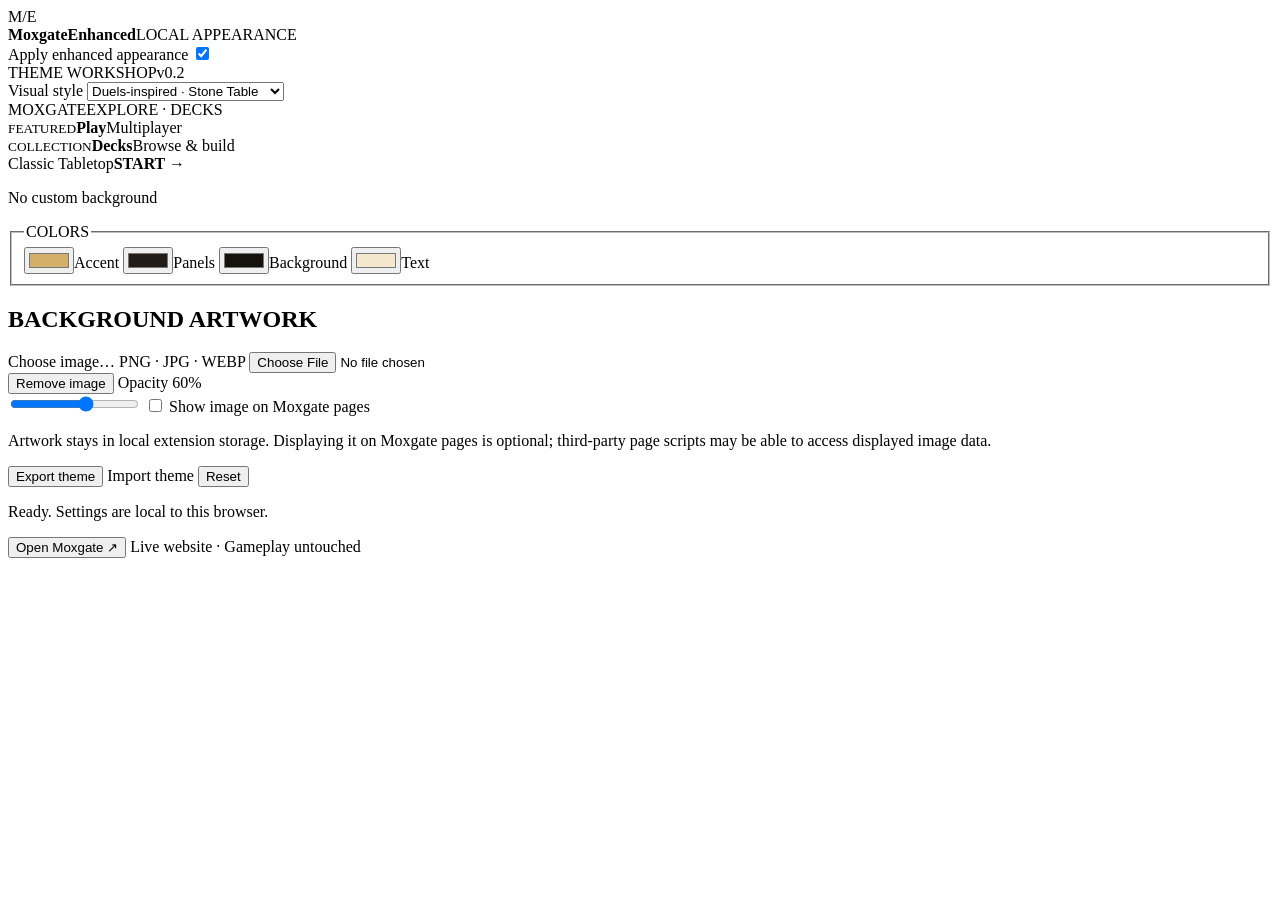
==== popup.html @ 1791453b "Create compact in-toolbar theme settings popup" ====
<!doctype html>
<html lang="en">
<head>
<meta charset="utf-8">
<meta name="viewport" content="width=device-width, initial-scale=1">
<title>MoxgateEnhanced — Appearance</title>
<link rel="stylesheet" href="./popup.css">
<script src="./app.js" defer></script>
</head>
<body>
<header class="top">
  <div class="identity">
    <span class="sigil" aria-hidden="true">M/E</span>
    <div><strong>MoxgateEnhanced</strong><span class="subtitle">LOCAL APPEARANCE</span></div>
  </div>
  <label class="toggle" title="Enable enhanced appearance">
    <span class="sr-only">Apply enhanced appearance</span>
    <input id="apply-on-site" type="checkbox" checked>
    <span class="track" aria-hidden="true"></span>
  </label>
</header>
<main>
  <div class="introline"><span>THEME WORKSHOP</span><span>v0.2</span></div>
  <div class="field">
    <label for="preset">Visual style</label>
    <select id="preset">
      <option value="classic">Duels-inspired · Stone Table</option>
      <option value="molten">Duels-inspired · Molten Plane</option>
      <option value="aether">Duels-inspired · Aether</option>
      <option value="night">Duels-inspired · Night</option>
      <option value="custom">Custom palette</option>
    </select>
  </div>
  <div class="site-preview" aria-label="Appearance preview" id="battlefield-preview">
    <div class="mini-nav"><span class="mini-brand">MOXGATE</span><span>EXPLORE · DECKS</span></div>
    <div class="mini-tiles">
      <div class="mini-tile"><small>FEATURED</small><strong>Play</strong><span>Multiplayer</span></div>
      <div class="mini-tile"><small>COLLECTION</small><strong>Decks</strong><span>Browse & build</span></div>
    </div>
    <div class="preview-bottom"><span id="theme-name">Classic Tabletop</span><b>START →</b></div>
  </div>
  <p class="caption" id="preview-image-status">No custom background</p>
  <fieldset class="palette">
    <legend>COLORS</legend>
    <div class="color-grid">
      <label for="accent"><input id="accent" type="color" value="#d4af69">Accent</label>
      <label for="surface"><input id="surface" type="color" value="#231b15">Panels</label>
      <label for="backdrop"><input id="backdrop" type="color" value="#15120e">Background</label>
      <label for="text-color"><input id="text-color" type="color" value="#f3e7ce">Text</label>
    </div>
  </fieldset>
  <section class="artwork">
    <h2>BACKGROUND ARTWORK</h2>
    <label class="upload" for="image-upload">Choose image… <span>PNG · JPG · WEBP</span></label>
    <input id="image-upload" type="file" accept="image/png,image/jpeg,image/webp">
    <div class="art-row"><button type="button" class="minor" id="remove-image">Remove image</button>
      <label for="image-opacity">Opacity <output id="opacity-value" for="image-opacity">60%</output></label>
    </div>
    <input type="range" id="image-opacity" min="0" max="100" step="5" value="60">
    <label class="check" for="image-on-site"><input type="checkbox" id="image-on-site"> Show image on Moxgate pages</label>
    <p class="footnote">Artwork stays in local extension storage. Displaying it on Moxgate pages is optional; third-party page scripts may be able to access displayed image data.</p>
  </section>
  <div class="tools">
    <button id="export-theme" type="button">Export theme</button>
    <label class="file-button" for="import-theme">Import theme</label>
    <input id="import-theme" type="file" accept=".json,application/json" hidden>
    <button id="reset-theme" type="button">Reset</button>
  </div>
  <p class="status" id="status" role="status" aria-live="polite">Loading settings…</p>
</main>
<footer>
  <button class="launch" id="open-moxgate" type="button">Open Moxgate <span aria-hidden="true">↗</span></button>
  <span>Live website · Gameplay untouched</span>
</footer>
</body>
</html>
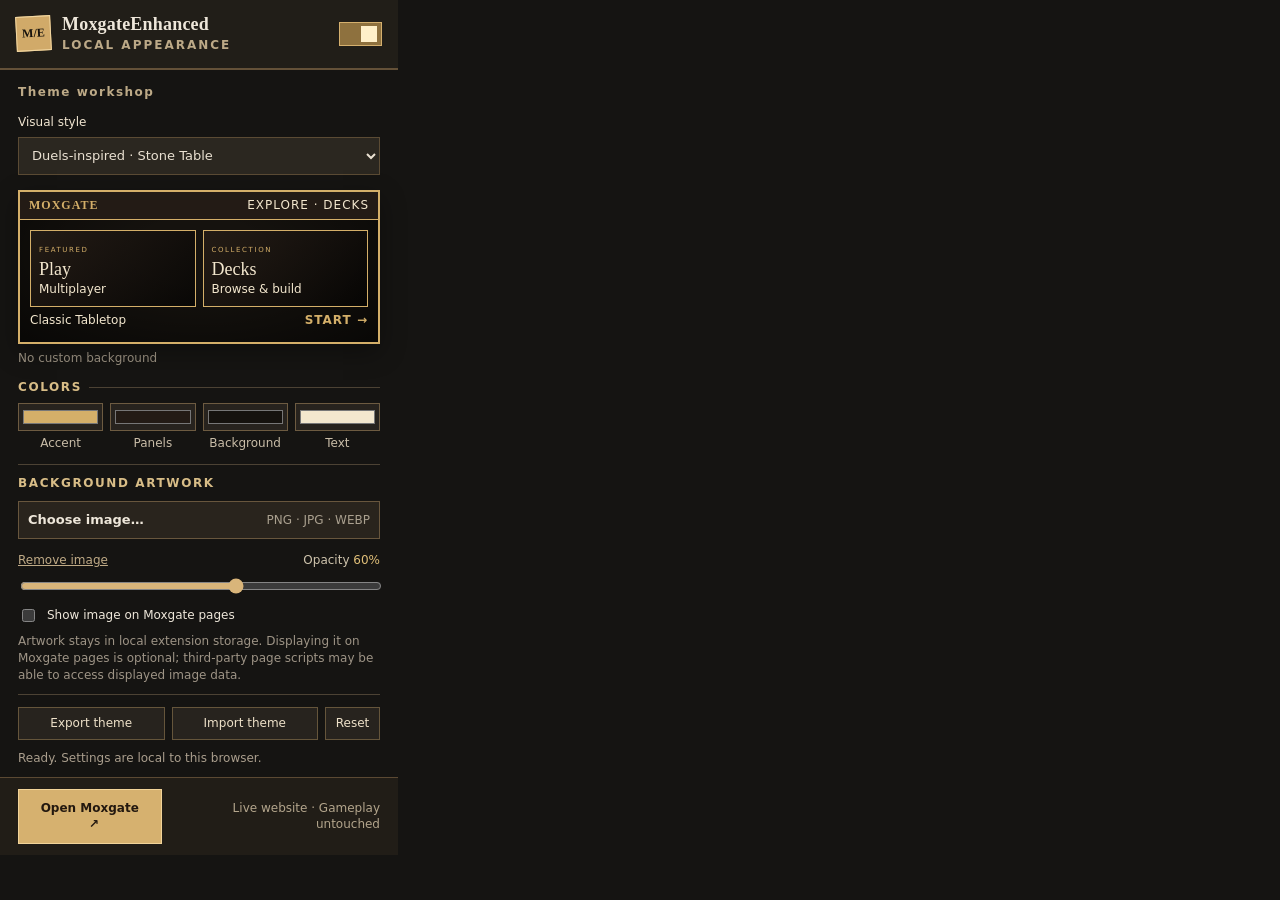
==== commit 462bf0ba: "Package versioned Chromium extension prereleases with CI verification and checksums" ====
--- a/popup.html
+++ b/popup.html
@@ -20,7 +20,7 @@
   </label>
 </header>
 <main>
-  <div class="introline"><span>THEME WORKSHOP</span><span>v0.2</span></div>
+  <div class="introline"><span>Theme workshop</span></div>
   <div class="field">
     <label for="preset">Visual style</label>
     <select id="preset">
--- a/popup.css
+++ b/popup.css
@@ -0,0 +1,63 @@
+:root{color-scheme:dark;--accent:#d4af69;--surface:#231b15;--backdrop:#15120e;--ink:#f3e7ce;--custom-image:none;--image-opacity:.6}
+*{box-sizing:border-box}
+html{width:min(398px,100vw);height:auto}
+body{width:min(398px,100vw);max-height:590px;overflow-y:auto;margin:0;background:#151412;color:#eee7da;font:13px/1.4 system-ui,Arial,sans-serif}
+button,input,select{font:inherit}button{cursor:pointer}
+button:focus-visible,input:focus-visible,select:focus-visible,label:focus-within{outline:2px solid #f6d28d;outline-offset:2px}
+.top{background:#211e18;border-bottom:2px solid #645138;padding:14px 16px;display:flex;align-items:center;justify-content:space-between}
+.identity{display:flex;align-items:center;gap:11px}
+.sigil{width:35px;height:35px;display:grid;place-items:center;color:#17130d;font:700 12px Georgia,serif;background:#d1aa69;border:1px solid #f1d6a1;transform:rotate(-3deg)}
+.identity strong{font:600 18px Georgia,serif;letter-spacing:.2px}
+.subtitle{display:block;margin-top:2px;color:#bca987;font-size:12px;font-weight:800;letter-spacing:2px}
+.toggle{position:relative;display:block;width:43px;height:24px;cursor:pointer}
+.toggle input{position:absolute;inset:0;opacity:0;cursor:pointer}
+.track{display:block;width:43px;height:24px;background:#514b42;border:1px solid #837462;transition:background .15s}
+.track::after{content:"";display:block;background:#ddd1b9;width:16px;height:16px;margin:3px;transition:transform .15s}
+.toggle input:checked+.track{background:#8e713e;border-color:#d5b06e}
+.toggle input:checked+.track::after{transform:translateX(18px);background:#fff0c9}
+main{padding:14px 18px 9px}
+.introline{display:flex;justify-content:space-between;color:#bdaa87;letter-spacing:1.5px;font-size:12px;font-weight:700;margin-bottom:13px}
+.field label{display:block;margin-bottom:6px;color:#f0e5d0;font-size:12px}
+select{height:38px;width:100%;background:#2b2720;border:1px solid #5b4b34;color:#eae1d2;padding:0 9px;border-radius:0}
+.site-preview{height:154px;overflow:hidden;position:relative;isolation:isolate;background:var(--backdrop);color:var(--ink);border:2px solid var(--accent);margin-top:15px;box-shadow:0 8px 25px #0005}
+.site-preview::before{content:"";position:absolute;inset:0;z-index:-1;background-image:var(--custom-image);background-size:cover;background-position:center;opacity:var(--image-opacity);pointer-events:none}
+.site-preview::after{content:"";position:absolute;inset:0;z-index:-1;pointer-events:none;background:radial-gradient(ellipse at 50% 40%,transparent 25%,#0009 100%)}
+.mini-nav{height:28px;display:flex;align-items:center;justify-content:space-between;background:var(--surface);border-bottom:1px solid var(--accent);padding:0 9px;font-size:12px;letter-spacing:1px}
+.mini-brand{font:bold 12px Georgia,serif;color:var(--accent)}
+.mini-tiles{display:grid;grid-template-columns:1fr 1fr;gap:7px;margin:10px 10px 0}
+.mini-tile{min-height:70px;padding:8px;background:linear-gradient(135deg,var(--surface),#0008);border:1px solid var(--accent)}
+.mini-tile small{font-size:7px;letter-spacing:1.6px;color:var(--accent)}
+.mini-tile strong{font:18px Georgia,serif;display:block;margin-top:2px}
+.mini-tile span{font-size:12px}
+.preview-bottom{display:flex;justify-content:space-between;align-items:center;padding:5px 10px;font-size:12px}
+.preview-bottom b{color:var(--accent);letter-spacing:1px}
+.caption{font-size:12px;color:#9e9484;margin:6px 0 14px}
+.palette{border:0;border-top:1px solid #4c4234;padding:9px 0 12px;margin:0}
+.palette legend{font:700 12px system-ui;letter-spacing:1.6px;color:#d8bd87;padding:0 7px 0 0}
+.color-grid{display:grid;grid-template-columns:repeat(4,1fr);gap:7px}
+.color-grid label{display:flex;flex-direction:column;align-items:center;gap:4px;font-size:12px;color:#c9bda8}
+input[type=color]{width:100%;height:28px;padding:2px;cursor:pointer;border:1px solid #6d5b41;background:#27231e}
+.artwork{border-top:1px solid #4c4234;padding:10px 0}
+.artwork h2{font-size:12px;letter-spacing:1.6px;color:#d8bd87;margin:0 0 9px}
+.upload{display:flex;align-items:center;justify-content:space-between;border:1px solid #68563d;background:#29241d;padding:9px;cursor:pointer;font-weight:600}
+.upload span{font-size:12px;color:#aaa08f;font-weight:400}
+#image-upload{position:absolute;width:1px;height:1px;opacity:0;pointer-events:none}
+.art-row{display:flex;justify-content:space-between;align-items:center;margin:9px 0 0}
+.art-row label{font-size:12px;color:#cfc4ad}
+.art-row output{color:#e0bf78}
+.minor{border:0;background:none;padding:4px 0;color:#bfaa86;text-decoration:underline;font-size:12px}
+input[type=range]{width:100%;accent-color:#d9b57a;margin-top:5px}
+.check{display:flex;align-items:center;gap:9px;font-size:12px;cursor:pointer;margin-top:7px}
+.check input{accent-color:#cdaa6d}
+.footnote{margin:8px 0 0;color:#9e9486;font-size:12px}
+.tools{display:flex;gap:7px;border-top:1px solid #4c4234;padding-top:12px;align-items:stretch}
+.tools button,.file-button{border:1px solid #65553b;background:#27231e;color:#eee1c9;font-size:12px;min-height:33px;padding:7px;cursor:pointer;display:flex;align-items:center;justify-content:center;flex:1}
+.tools button:hover,.file-button:hover{background:#3a3023}
+.tools #reset-theme{flex:0 0 55px}
+.status{min-height:18px;color:#aa9e8d;font-size:12px;margin:10px 0 0}
+footer{position:sticky;bottom:0;display:flex;align-items:center;gap:12px;justify-content:space-between;padding:11px 18px;background:#211d17;border-top:1px solid #5b4933}
+.launch{background:#d6b16f;border:1px solid #f1d399;color:#23180f;font-weight:800;font-size:12px;padding:10px 13px;min-width:136px}
+.launch span{padding-left:8px}
+footer>span{color:#b3a58c;font-size:12px;text-align:right}
+.sr-only{position:absolute;width:1px;height:1px;padding:0;margin:-1px;overflow:hidden;clip:rect(0,0,0,0);white-space:nowrap;border:0}
+@media(prefers-reduced-motion:reduce){*{transition:none!important}}
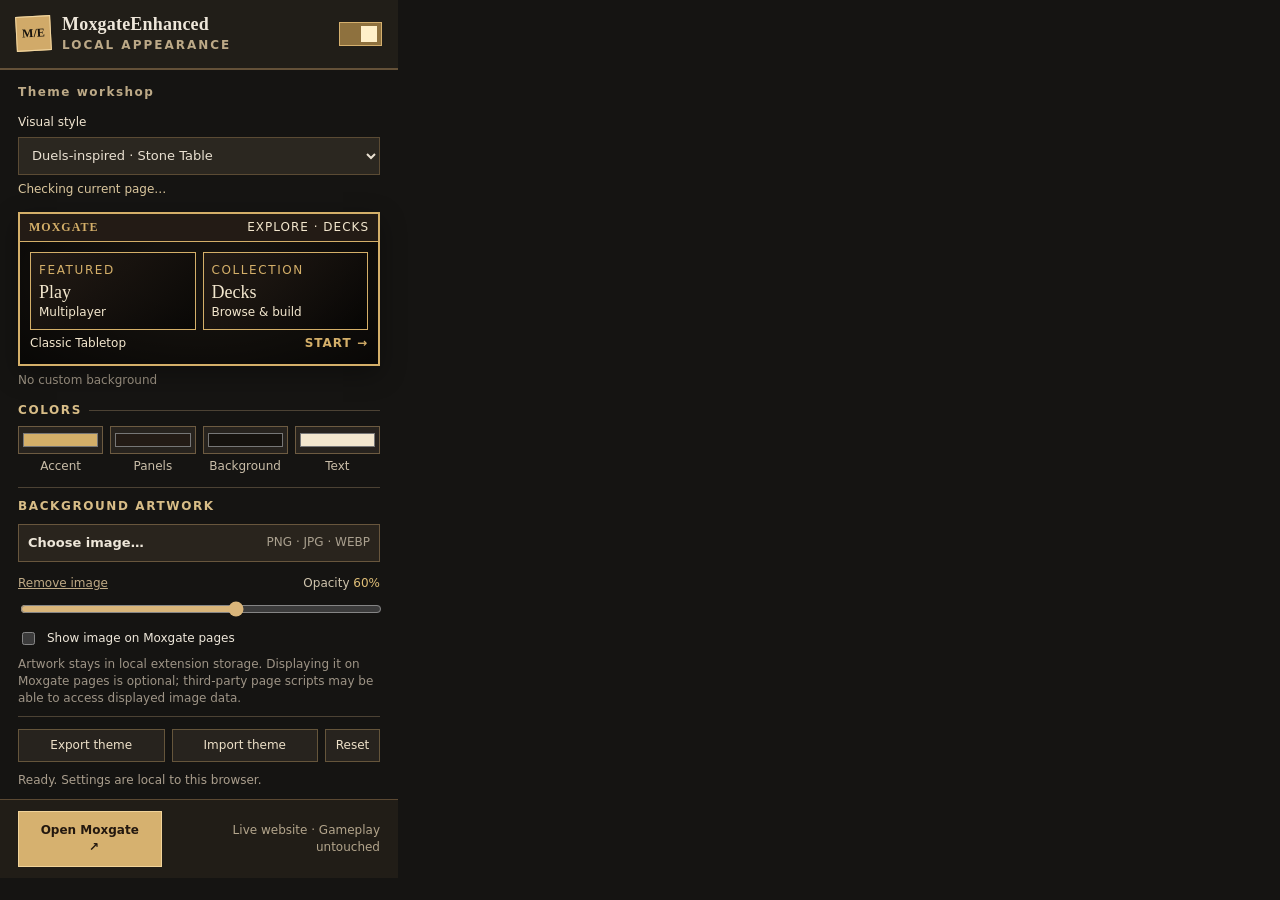
==== commit e3d7f782: "Show current-page theme status directly in popup" ====
--- a/popup.html
+++ b/popup.html
@@ -31,6 +31,7 @@
       <option value="custom">Custom palette</option>
     </select>
   </div>
+  <p id="site-diagnostic" role="status" aria-live="polite">Checking current page…</p>
   <div class="site-preview" aria-label="Appearance preview" id="battlefield-preview">
     <div class="mini-nav"><span class="mini-brand">MOXGATE</span><span>EXPLORE · DECKS</span></div>
     <div class="mini-tiles">
--- a/popup.css
+++ b/popup.css
@@ -1,7 +1,7 @@
 :root{color-scheme:dark;--accent:#d4af69;--surface:#231b15;--backdrop:#15120e;--ink:#f3e7ce;--custom-image:none;--image-opacity:.6}
 *{box-sizing:border-box}
-html{width:min(398px,100vw);height:auto}
-body{width:min(398px,100vw);max-height:590px;overflow-y:auto;margin:0;background:#151412;color:#eee7da;font:13px/1.4 system-ui,Arial,sans-serif}
+html{width:398px;min-width:398px;height:auto}
+body{width:398px;max-height:590px;overflow-y:auto;margin:0;background:#151412;color:#eee7da;font:13px/1.4 system-ui,Arial,sans-serif}
 button,input,select{font:inherit}button{cursor:pointer}
 button:focus-visible,input:focus-visible,select:focus-visible,label:focus-within{outline:2px solid #f6d28d;outline-offset:2px}
 .top{background:#211e18;border-bottom:2px solid #645138;padding:14px 16px;display:flex;align-items:center;justify-content:space-between}
@@ -24,11 +24,11 @@
 .site-preview::after{content:"";position:absolute;inset:0;z-index:-1;pointer-events:none;background:radial-gradient(ellipse at 50% 40%,transparent 25%,#0009 100%)}
 .mini-nav{height:28px;display:flex;align-items:center;justify-content:space-between;background:var(--surface);border-bottom:1px solid var(--accent);padding:0 9px;font-size:12px;letter-spacing:1px}
 .mini-brand{font:bold 12px Georgia,serif;color:var(--accent)}
-.mini-tiles{display:grid;grid-template-columns:1fr 1fr;gap:7px;margin:10px 10px 0}
-.mini-tile{min-height:70px;padding:8px;background:linear-gradient(135deg,var(--surface),#0008);border:1px solid var(--accent)}
-.mini-tile small{font-size:7px;letter-spacing:1.6px;color:var(--accent)}
+.mini-tiles{display:grid;grid-template-columns:minmax(0,1fr) minmax(0,1fr);gap:7px;margin:10px 10px 0}
+.mini-tile{min-width:0;min-height:70px;padding:8px;background:linear-gradient(135deg,var(--surface),#0008);border:1px solid var(--accent)}
+.mini-tile small{font-size:12px;letter-spacing:1.6px;color:var(--accent)}
 .mini-tile strong{font:18px Georgia,serif;display:block;margin-top:2px}
-.mini-tile span{font-size:12px}
+.mini-tile span{font-size:12px;overflow-wrap:break-word}
 .preview-bottom{display:flex;justify-content:space-between;align-items:center;padding:5px 10px;font-size:12px}
 .preview-bottom b{color:var(--accent);letter-spacing:1px}
 .caption{font-size:12px;color:#9e9484;margin:6px 0 14px}
@@ -61,3 +61,5 @@
 footer>span{color:#b3a58c;font-size:12px;text-align:right}
 .sr-only{position:absolute;width:1px;height:1px;padding:0;margin:-1px;overflow:hidden;clip:rect(0,0,0,0);white-space:nowrap;border:0}
 @media(prefers-reduced-motion:reduce){*{transition:none!important}}
+
+#site-diagnostic{display:block;margin:6px 0 0;color:#dac69d;font-size:12px;min-height:16px}
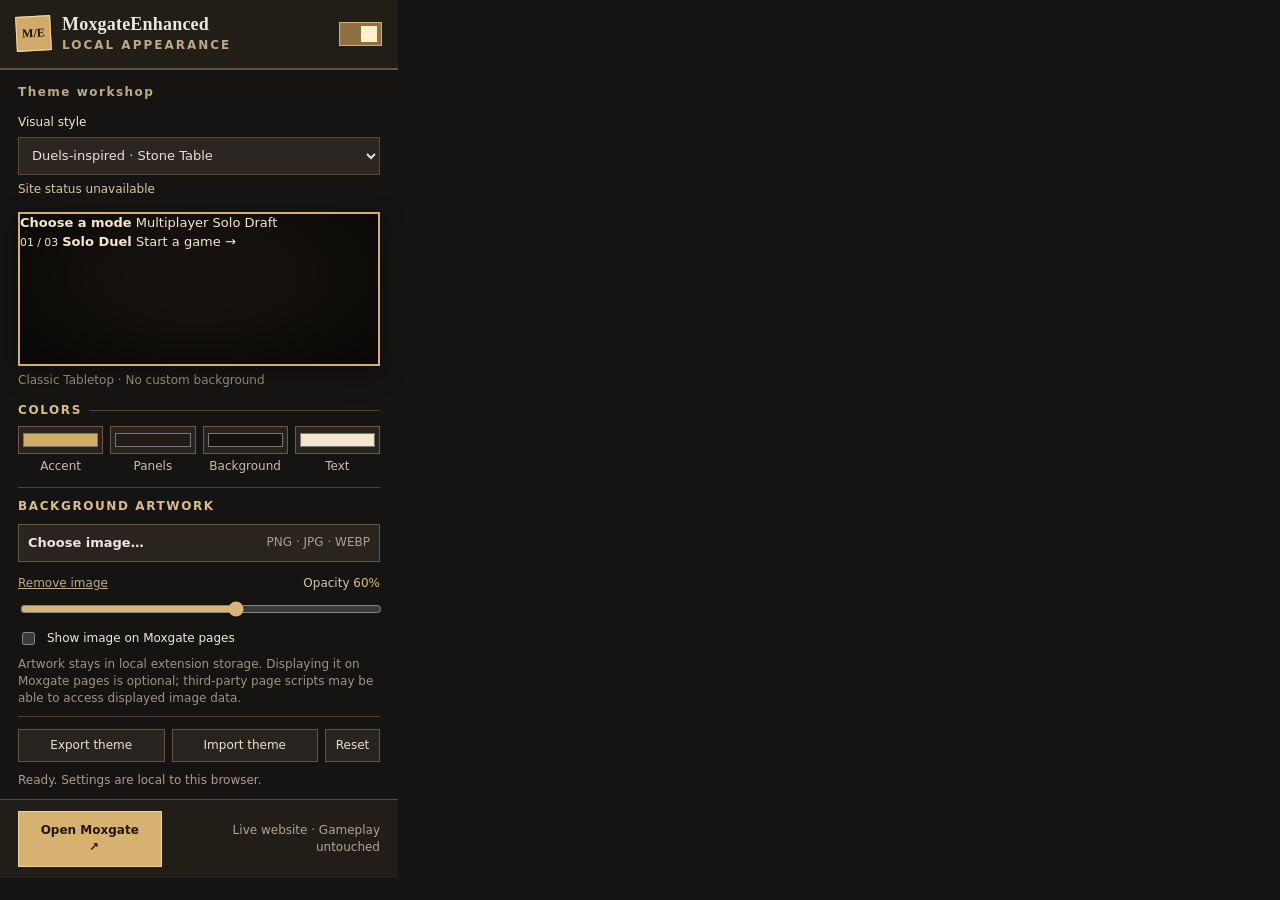
==== commit c5386af2: "Update popup preview to match new console-style homepage" ====
--- a/popup.html
+++ b/popup.html
@@ -33,14 +33,19 @@
   </div>
   <p id="site-diagnostic" role="status" aria-live="polite">Checking current page…</p>
   <div class="site-preview" aria-label="Appearance preview" id="battlefield-preview">
-    <div class="mini-nav"><span class="mini-brand">MOXGATE</span><span>EXPLORE · DECKS</span></div>
-    <div class="mini-tiles">
-      <div class="mini-tile"><small>FEATURED</small><strong>Play</strong><span>Multiplayer</span></div>
-      <div class="mini-tile"><small>COLLECTION</small><strong>Decks</strong><span>Browse & build</span></div>
+    <div class="mini-mode-nav">
+      <strong>Choose a mode</strong>
+      <span>Multiplayer</span>
+      <span class="mini-selected">Solo</span>
+      <span>Draft</span>
     </div>
-    <div class="preview-bottom"><span id="theme-name">Classic Tabletop</span><b>START →</b></div>
+    <div class="mini-mode-scene">
+      <small>01 / 03</small>
+      <strong>Solo Duel</strong>
+      <span>Start a game →</span>
+    </div>
   </div>
-  <p class="caption" id="preview-image-status">No custom background</p>
+  <p class="caption"><span id="theme-name">Classic Tabletop</span> · <span id="preview-image-status">No custom background</span></p>
   <fieldset class="palette">
     <legend>COLORS</legend>
     <div class="color-grid">
